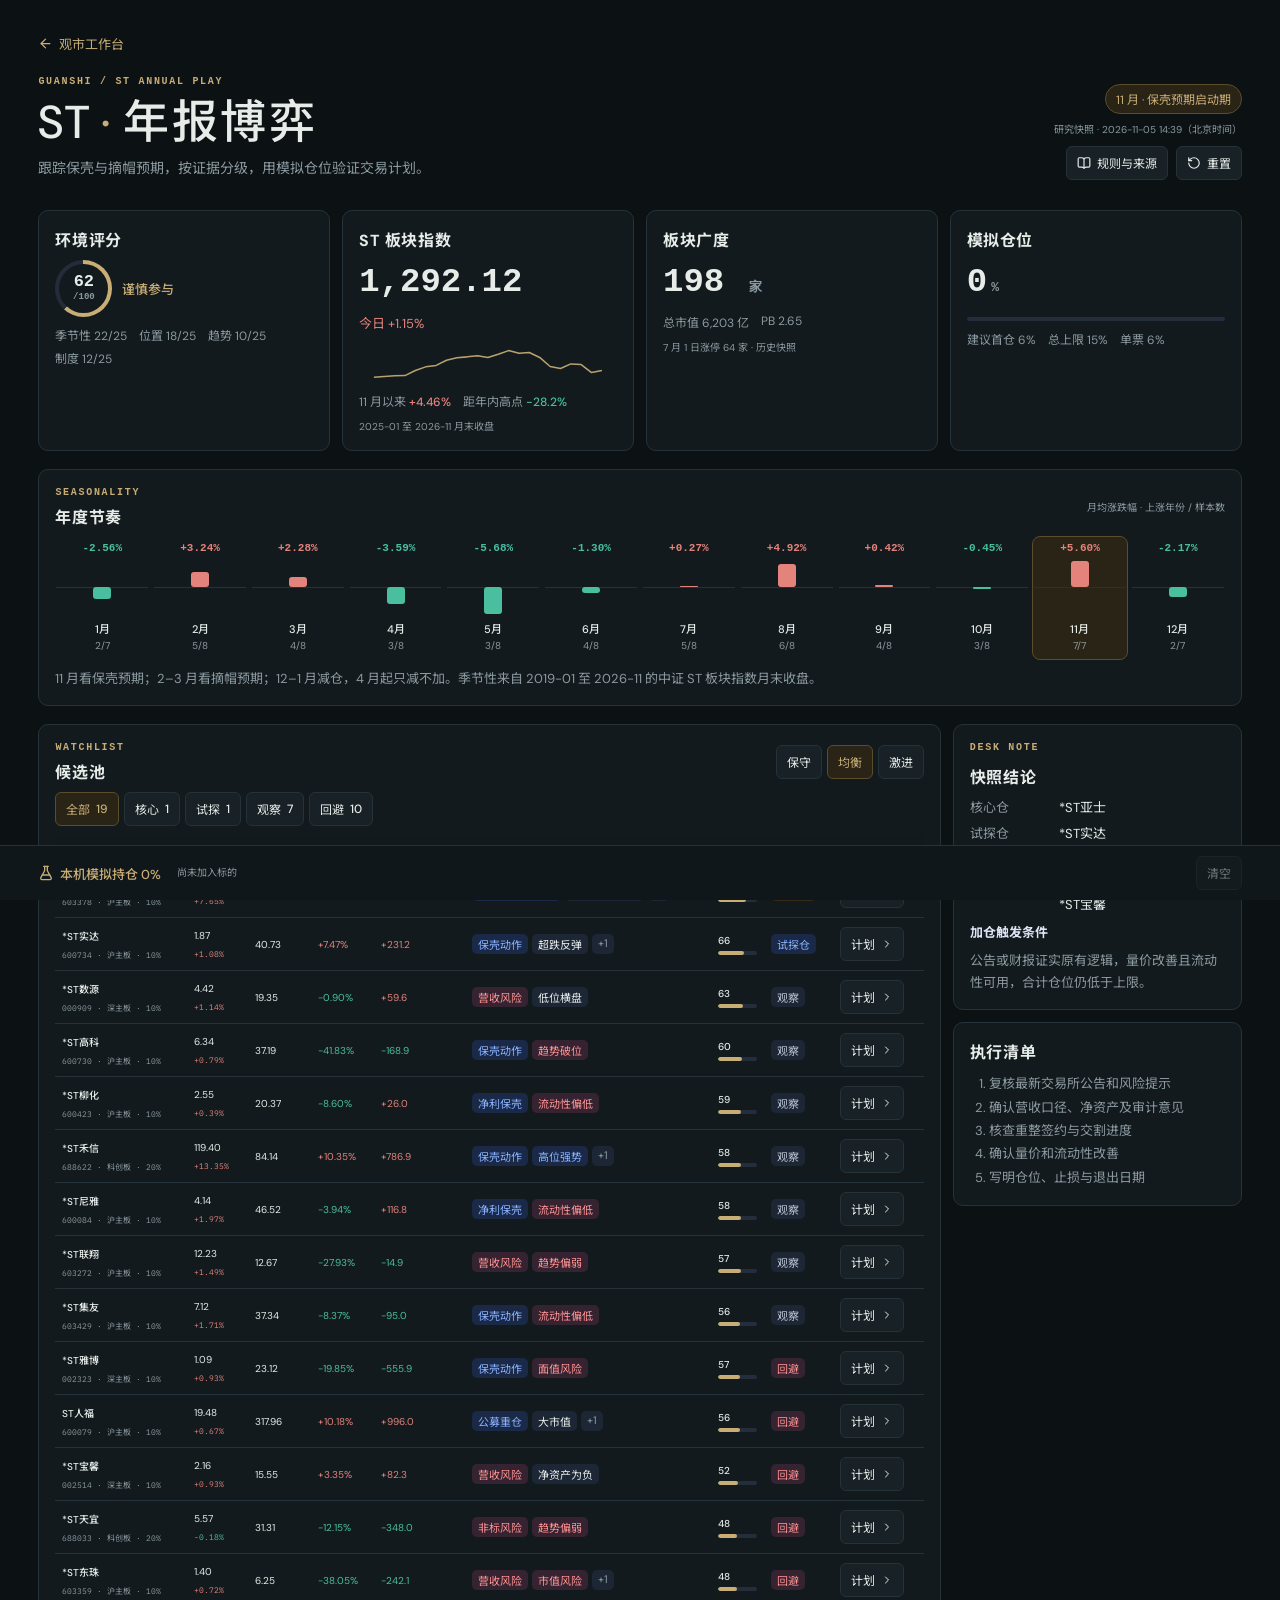
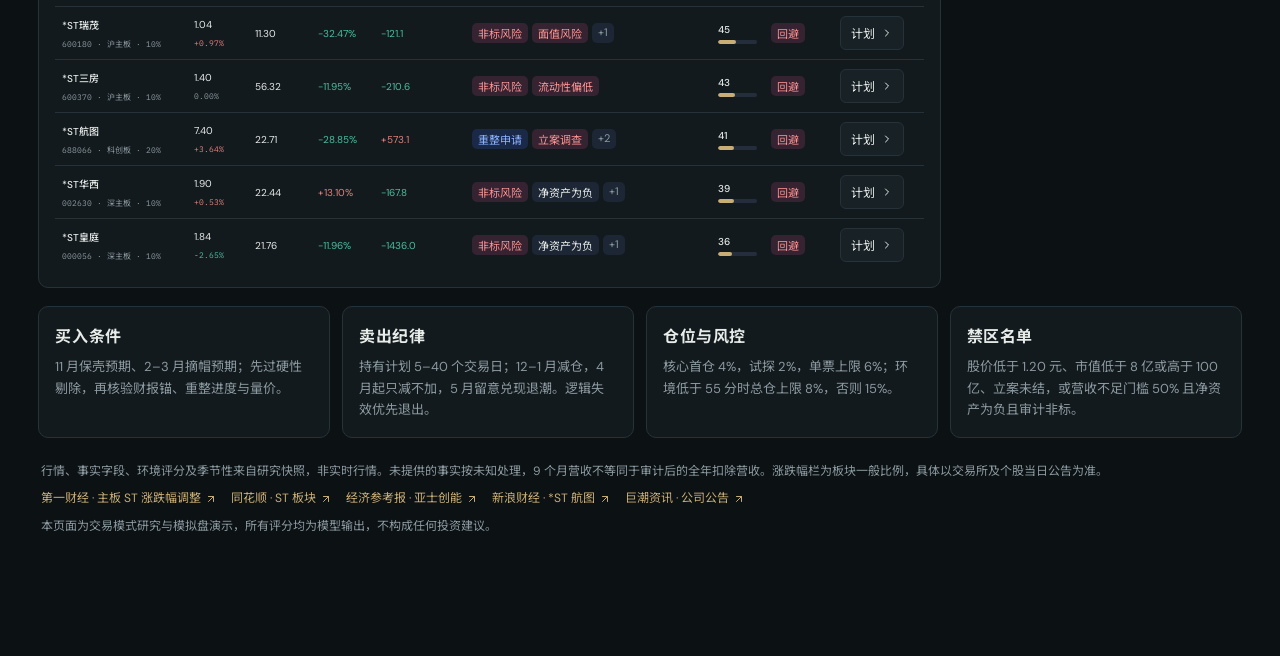
==== index.html @ a220771c "build: static ST annual page" ====
<!doctype html>
<html lang="zh-CN">
  <head>
    <meta charset="UTF-8" />
    <meta name="viewport" content="width=device-width, initial-scale=1" />
    <meta name="robots" content="noindex" />
    <title>ST · 年报博弈</title>
    <script type="module" crossorigin src="./assets/index-NeBRe_BX.js"></script>
    <link rel="stylesheet" crossorigin href="./assets/index-CZKO2i2x.css">
  </head>
  <body>
    <div id="root"></div>
  </body>
</html>
---- assets/index-CZKO2i2x.css ----
@import "https://fonts.googleapis.com/css2?family=DM+Sans:wght@400;500;600;700&family=IBM+Plex+Mono:wght@400;500;600&family=Noto+Sans+SC:wght@400;500;600&display=swap";:root{--bg:#0c1114;--panel:#131a1e;--border:#263239;--text:#e7ece9;--muted:#71878f;--gold:#c8ad75;--up:#e4837b;--down:#49bfa0;--mono:"IBM Plex Mono","Noto Sans SC",monospace}*{box-sizing:border-box}body{background:var(--bg);color:var(--text);-webkit-font-smoothing:antialiased;margin:0;font:13px DM Sans,Noto Sans SC,sans-serif}h1,h2,h3,p{margin:0}button,input,select{font:inherit}button{color:inherit;cursor:pointer;background:0 0;border:0}button:disabled{cursor:not-allowed;opacity:.45}button:focus-visible,a:focus-visible,input:focus-visible,select:focus-visible{outline:2px solid var(--gold);outline-offset:3px}a{color:inherit;text-decoration:none}input{min-width:0;color:var(--text)}b,strong{font-weight:500}em{font-style:normal}svg{flex-shrink:0}small{font-size:10px}.muted{color:var(--muted)}.up{color:var(--up)!important}.down{color:var(--down)!important}.app{min-height:100vh;display:flex}.sidebar{border-right:1px solid var(--border);z-index:30;background:#10171b;flex-direction:column;width:208px;padding:30px 18px 19px;display:flex;position:fixed;inset:0 auto 0 0}.brand{align-items:center;gap:10px;margin:0 4px 34px;display:flex}.brand>span{color:#182019;background:linear-gradient(135deg,#d7bf8b,#9e8555);border-radius:9px;place-items:center;width:35px;height:37px;display:grid;transform:rotate(-3deg)}.brand>div{letter-spacing:3px;font-size:24px;line-height:1}.brand small{letter-spacing:3px;color:#a7b5b7;margin-top:8px;font-size:7px;display:block}.brand>em{color:var(--gold);border:1px solid #c8ad753f;border-radius:3px;align-self:flex-start;padding:2px 4px;font-size:8px}.workspace-card{border:1px solid var(--border);background:#192226;border-radius:6px;align-items:center;gap:9px;padding:12px 10px;font-size:11px;display:flex}.workspace-card>svg{color:var(--gold);box-sizing:content-box;background:#c8ad7517;border-radius:4px;padding:7px}.workspace-card small{letter-spacing:1px;color:var(--muted);margin-top:5px;font-size:6px;display:block}.nav-label{color:#5b717a;letter-spacing:1px;margin:30px 12px 10px;font-size:9px}nav>button{color:#8c9fa6;border-radius:5px;align-items:center;gap:12px;width:100%;margin:3px 0;padding:14px 12px;font-size:12px;transition:all .15s;display:flex}nav>button:hover{background:#202b2f}nav>button.active{color:#d4bc87;background:#c8ad7514}nav>button>i{background:var(--gold);border-radius:50%;width:4px;height:4px;margin-left:auto}.sidebar-message{background:linear-gradient(135deg,#243027,#131c1a);border:1px solid #37473a;border-radius:8px;margin-top:auto;margin-bottom:40px;padding:19px 14px}.sidebar-message>svg{color:var(--gold);margin-bottom:15px}.sidebar-message strong{letter-spacing:1px;font-size:17px;line-height:1.7;display:block}.sidebar-message p{color:#82958a;margin:11px 0 20px;font-size:9px;line-height:1.9}.sidebar-message em{color:#b5c4ae;border:1px solid #475845;border-radius:3px;padding:4px 7px;font-size:8px}.profile{border-top:1px solid var(--border);align-items:center;gap:9px;padding-top:18px;font-size:10px;display:flex}.profile>span{letter-spacing:1px;background:#26373e;border:1px solid #41545d;border-radius:50%;place-items:center;width:29px;height:29px;font-size:9px;display:grid}.profile small{color:var(--muted);align-items:center;gap:4px;margin-top:5px;font-size:8px;display:flex}.workspace-main{width:calc(100% - 208px);margin-left:208px}header{border-bottom:1px solid var(--border);justify-content:space-between;align-items:center;height:70px;padding:0 32px;display:flex}.breadcrumb{color:#5f7781;align-items:center;gap:13px;font-size:10px;display:flex}.breadcrumb span{color:#bac8ca}.header-right{align-items:center;gap:25px;display:flex}.connection{color:#8aab98;align-items:center;gap:6px;font-size:9px;display:flex}.connection i,.live{background:#55c597;border-radius:50%;width:5px;height:5px;display:inline-block;box-shadow:0 0 8px #55c59744}.connection.warning{color:#c49c72}.connection.warning i{box-shadow:none;background:#c49c72}.offline{background:#72868f;border-radius:50%;width:5px;height:5px;display:inline-block}header time{font:12px var(--mono);letter-spacing:.4px}header time small{color:#657e87;margin-left:9px;font-size:7px}header button{color:#80989f;place-items:center;display:grid}main{max-width:1760px;margin:0 auto;padding:30px 32px 0}.heading{justify-content:space-between;align-items:center;margin-bottom:23px;display:flex}.eyebrow{letter-spacing:2px;color:#899a83;margin-bottom:10px;font-size:8px}h1{letter-spacing:1px;align-items:center;gap:10px;font-size:26px;font-weight:500;display:flex}h1>em{letter-spacing:.5px;color:var(--gold);background:#c8ad750e;border:1px solid #c8ad7540;border-radius:4px;padding:4px 7px;font-size:9px}.heading p{color:var(--muted);letter-spacing:.3px;margin-top:10px;font-size:10px}.actions{gap:8px;padding-top:20px;display:flex}.btn{color:#c6d1be;background:#243128;border:1px solid #435347;border-radius:5px;justify-content:center;align-items:center;gap:6px;padding:10px 13px;font-size:10px;transition:all .15s;display:flex}.btn:hover{background:#304233}.btn.ghost{border-color:var(--border);color:#8c9fa6;background:0 0}.import-strip{color:#80988b;background:#19261b55;border:1px solid #293b2e;border-radius:5px;flex-wrap:wrap;align-items:center;gap:8px;margin-bottom:21px;padding:10px 12px;font-size:8px;display:flex}.import-strip>svg{color:#ac9e77}.import-strip>i{background:#3e5140;width:1px;height:9px;margin:0 3px}.import-strip button{color:#b7ae8e;align-items:center;gap:3px;margin-left:auto;font-size:8px;display:flex}.market-status{color:#aebec1;justify-content:space-between;align-items:center;margin-bottom:10px;font-size:10px;display:flex}.market-status>span,.market-status>div{align-items:center;gap:7px;display:flex}.market-status small{color:#57707a;margin-left:5px;font-size:8px}.market-status>div{font-size:8px;font-family:var(--mono);color:#667e89;gap:14px}.market-status button{color:#81989e;align-items:center;gap:4px;font-size:8px;display:flex}.indices{grid-template-columns:repeat(4,1fr);gap:13px;margin-bottom:22px;display:grid}.index{border:1px solid var(--border);background:#141c20;border-radius:6px;padding:15px 17px 12px}.index>div:first-child{color:#c1ccce;justify-content:space-between;align-items:center;font-size:11px;display:flex}.index small{font:7px var(--mono);color:#5a727d;letter-spacing:.6px}.index strong{font:500 24px var(--mono);letter-spacing:-.7px;align-items:center;gap:5px;margin:13px 0 8px;display:flex}.index-bottom{justify-content:space-between;align-items:center;display:flex}.index-bottom>b{font:10px var(--mono)}.trading-grid{grid-template-columns:minmax(0,1fr) 294px;gap:18px;display:grid}.center,.right{flex-direction:column;gap:18px;min-width:0;display:flex}.panel{background:var(--panel);border:1px solid var(--border);border-radius:7px;overflow:hidden}.panel-head{border-bottom:1px solid #26343b99;justify-content:space-between;align-items:center;gap:10px;min-height:52px;padding:16px 20px;display:flex}.panel-head h2{align-items:center;gap:8px;font-size:12px;font-weight:500;display:flex}.panel-head h2>svg{color:#7b968a}.panel-head em{color:#8eaaa9;background:#243136;border-radius:3px;padding:4px 7px;font-size:8px}.panel-head h2>em{font:8px var(--mono);padding:2px 5px}.panel-head small{color:#738d98;font-size:8px}.gold{color:var(--gold)!important;background:#c8ad7511!important}.account-summary{justify-content:space-between;align-items:center;gap:20px;padding:23px 24px 18px;display:flex}.equity>span{color:#8ca1a7;font-size:10px}.equity>span em{color:#8caa8b;border:1px solid #38523b;border-radius:3px;margin-left:7px;padding:2px 4px;font-size:7px}.equity>strong{font:400 35px var(--mono);letter-spacing:-1.2px;margin:9px 0;display:block}.equity>div{font:11px var(--mono);align-items:center;gap:9px;display:flex}.equity>div small{color:#738b96;font-size:8px}.equity>div em{background:#e4837b10;border-radius:3px;padding:3px 5px;font-size:8px}.metrics{grid-template-columns:repeat(2,1fr);gap:21px 35px;min-width:240px;display:grid}.metrics>div{flex-direction:column;gap:8px;display:flex}.metrics span{color:#748e98;font-size:9px}.metrics b{font:13px var(--mono)}.chart-label{justify-content:space-between;align-items:center;padding:10px 24px;display:flex}.chart-label>span{color:#a5b9b5;align-items:center;gap:6px;font-size:9px;display:flex}.chart-label i{background:var(--gold);border-radius:50%;width:5px;height:5px}.chart-label small{color:#536d78;margin-left:8px;font-size:7px}.chart-label>em{color:#acbebc;background:#263236;border-radius:3px;padding:4px 9px;font-size:8px}.chart{width:100%;height:195px;padding:0 16px 5px;display:block}.chart-empty{color:#667e88;flex-direction:column;justify-content:center;align-items:center;gap:12px;height:195px;font-size:11px;display:flex}.account-footer{color:#6f8a95;border-top:1px solid #26343b99;align-items:center;gap:10px;padding:13px 24px;font-size:8px;display:flex}.account-footer b{font:9px var(--mono);color:#b5c7c7;margin-left:4px}.account-footer>span:last-child{margin-left:auto}.progress{background:#283a44;border-radius:4px;height:4px;overflow:hidden}.progress>i{background:#ad9460;border-radius:4px;height:100%;display:block}.account-footer>.progress{flex:1;max-width:90px}table{border-collapse:collapse;text-align:left;white-space:nowrap;width:100%}th{color:#6f8995;background:#10181b77;border-bottom:1px solid #293b4288;padding:10px 14px;font-size:8px;font-weight:400}td{border-bottom:1px solid #26363e77;padding:14px;font-size:10px}tbody tr:last-child td{border-bottom:0}tbody tr{transition:all .15s}tbody tr:hover{background:#26383044}td b{font-size:10px;font-weight:500;display:block}td small{font:8px var(--mono);color:#68838f;margin-top:6px;display:block}.num{font:10px var(--mono)}td.num small{color:inherit;opacity:.65}th:first-child,td:first-child{padding-left:20px}th:last-child,td:last-child{padding-right:20px}.table-scroll{overflow-x:auto}.table-action{color:#c3aa72;align-items:center;gap:3px;font-size:9px;display:flex}.panel-foot{color:#617d88;border-top:1px solid #293b4288;align-items:center;gap:6px;padding:11px 18px;font-size:8px;line-height:1.7;display:flex}.panel-foot>i{background:var(--gold);border-radius:50%;flex-shrink:0;width:4px;height:4px;display:inline-block}.market-panel .panel-head{padding:0 17px}.tabs{align-self:stretch;gap:19px;display:flex}.tabs button{color:#7d98a1;border-bottom:2px solid #0000;padding:17px 0;font-size:10px}.tabs button.active{color:#d2b983;border-color:var(--gold)}.search{color:#4f6b79;background:#0e171c;border:1px solid #293d46;border-radius:4px;align-items:center;gap:5px;max-width:140px;padding:7px;display:flex}.search input{background:0 0;border:0;outline:none;width:100%;font-size:8px}.search input::placeholder{color:#536e7c}.market-scroll{scrollbar-width:thin;scrollbar-color:#354952 transparent;max-height:385px;overflow:auto}.market-panel td{padding-top:12px;padding-bottom:12px}.market-panel td:first-child{width:28px;padding-right:3px}.market-panel td:nth-child(2){padding-left:5px}.star{color:#536b76;place-items:center;display:grid}.star.saved{color:#ad9464}.star.saved svg{fill:#ad94641c}.selected-row{background:#c8ad7506}td small em,em.score,em.blocked{color:#91a18c;background:#7c966d10;border-radius:2px;margin-left:5px;padding:2px 4px;font:7px DM Sans,Noto Sans SC,sans-serif}em.blocked{color:#c9917a;white-space:nowrap;background:#c9917a11;margin:0}em.score{font:9px var(--mono);color:#b4ba9b;border:1px solid #55624b44;margin:0;padding:4px 5px}.empty{text-align:center;color:#63808d;white-space:normal;font-size:10px;line-height:1.8;padding:40px 20px!important}.order-body{padding:16px 18px 12px}.segmented{background:#0e171c;border:1px solid #2b3d46;border-radius:5px;gap:3px;margin-bottom:20px;padding:3px;display:flex}.segmented button{color:#819aa5;border-radius:3px;flex:1;padding:7px;font-size:10px}.segmented button.selected.buy{color:#dc978e;background:#ba6d6022}.segmented button.selected.sell{color:#73c9a9;background:#499b7c22}.order label{color:#94aab2;margin-bottom:8px;font-size:9px;display:block}.stock-select{color:#6b8995;background:#10191e;border:1px solid #344b55;border-radius:4px;align-items:center;gap:7px;padding:10px;display:flex}.stock-select select{color:#c4d4d7;background:0 0;border:none;outline:none;width:100%;font-size:10px}.stock-select option{color:#d8e4e5;background:#17242b}.price-focus{align-items:baseline;gap:8px;margin:20px 0 8px;display:flex}.price-focus strong{font:500 29px var(--mono);letter-spacing:-1px}.price-focus b{font:9px var(--mono)}.price-focus small{color:#627f8a;white-space:nowrap;margin-left:auto;font-size:6.5px}.price-focus small.fresh{color:#72ab8c}.quote-sub{color:#577582;justify-content:space-between;margin-bottom:13px;font-size:8px;display:flex}.quote-sub b{font:8px var(--mono);color:#90a8b1}.depth{border-top:1px solid #2a3e48;border-bottom:1px solid #2a3e48;margin-bottom:17px;padding:10px 0}.depth>div{justify-content:space-between;align-items:center;padding:4px 0;font-size:8px;display:flex}.depth b{font:10px var(--mono);color:#b0c4cc}.depth small{font:8px var(--mono);color:#64818f}.label-row{color:#6c8995;justify-content:space-between;align-items:center;margin-bottom:8px;font-size:8px;display:flex}.label-row label{margin:0}.label-row small{font-size:7px}.quantity{background:#0e191f;border:1px solid #354c56;border-radius:4px;align-items:center;height:40px;display:flex}.quantity input{text-align:center;width:100%;font:13px var(--mono);-moz-appearance:textfield;background:0 0;border:0;outline:none}.quantity input::-webkit-inner-spin-button{appearance:none}.quantity>span{color:#577783;padding-right:11px;font-size:8px}.quantity button{color:#7794a0;place-items:center;height:100%;padding:0 10px;display:grid}.quantity button:first-child{border-right:1px solid #2c424c}.quantity button:last-child{border-left:1px solid #2c424c}.presets{gap:5px;margin:8px 0 21px;display:flex}.presets button{color:#7e9aa6;background:#1d2b32;border:1px solid #2c424c;border-radius:3px;flex:1;padding:5px;font-size:7px}.presets button.active{color:#c9b583;background:#b0965e11;border-color:#ad945955}.estimate{flex-direction:column;gap:12px;margin-bottom:18px;font-size:9px;display:flex}.estimate>div{color:#7d9aa6;justify-content:space-between;align-items:center;display:flex}.estimate small{color:#557582;margin-left:4px;font-size:6px}.estimate b{font:10px var(--mono);color:#c5d4d8}.estimate-total{border-top:1px dashed #2f4650;padding-top:15px}.estimate-total b{color:#dadfd2;font-size:16px}.submit{color:#fff0e8;background:#a9655d;border:1px solid #d88f83;border-radius:5px;justify-content:center;align-items:center;gap:10px;width:100%;padding:11px;font-size:11px;display:flex}.submit.sell{color:#d8eee0;background:#2b745d;border-color:#439677}.submit:disabled{opacity:1;color:#69838b;background:#2c3a3e;border-color:#3b4c52}.submit:not(:disabled):hover{filter:brightness(1.12)}.order-hint{color:#738d97;justify-content:center;align-items:center;gap:4px;margin-top:10px;font-size:8px;line-height:1.8;display:flex}.auto .panel-head{border:0;padding-bottom:10px}.switch{background:#30434b;border:1px solid #425962;border-radius:12px;width:29px;height:16px;position:relative}.switch>i{background:#8ba1a7;border-radius:50%;width:8px;height:8px;transition:all .2s;position:absolute;top:3px;left:3px}.switch.on{background:#7d6a46;border-color:#ad9564}.switch.on>i{background:#e6d7b7;left:15px}.auto-body{padding:0 18px 16px}.auto-state{color:#adc3c2;align-items:center;gap:6px;margin-bottom:10px;font-size:9px;display:flex}.auto-body>p{color:#617f8d;margin-bottom:17px;font-size:8px;line-height:1.9}.auto-body .label-row b{font:10px var(--mono);color:#b4b89c}.auto-body .progress{margin-bottom:12px}.gate{color:#849ea8;align-items:center;gap:6px;padding:5px 0;font-size:8px;display:flex}.gate>b{font:8px var(--mono);color:#b6c9cb;margin-left:auto}.gate>span:first-child{border-radius:2px;place-items:center;width:13px;height:13px;display:grid}.pass{color:#7fb58c;background:#7fb58c15}.fail{color:#b58d73;background:#b58d7315}.text-link{color:#b8a678;align-items:center;gap:4px;padding:0;font-size:8px;display:flex}.auto-body>.text-link{margin-top:14px}.trades,.logs{margin-top:19px}.trade-tag{border-radius:3px;padding:4px 7px;font-size:8px}.trade-tag.buy{color:#d58b83;background:#bb756a15}.trade-tag.sell{color:#75bb9b;background:#65a78415}.trades .reason{color:#839da8;white-space:normal;min-width:160px;max-width:350px;font-size:8px;line-height:1.8}.event{border-bottom:1px solid #283e4755;align-items:center;gap:12px;padding:14px 20px;font-size:9px;display:flex}.event:last-child{border:0}.event>i{background:#9c967a;border-radius:50%;flex-shrink:0;width:5px;height:5px}.event>i.trade{background:#66ae90}.event>i.warning{background:#c38c65}.event time{font:8px var(--mono);color:#617f8d;white-space:nowrap}.event p{color:#8da8b1;line-height:1.8}.notice{color:#8ca9b1;background:#223e4718;border:1px solid #344e56;border-radius:5px;align-items:flex-start;gap:10px;margin-bottom:14px;padding:13px 15px;font-size:10px;line-height:1.9;display:flex}.notice.warning{color:#b7a080;background:#6a4d2514;border-color:#7d623755;align-items:center}.notice>span{flex:1}.notice a{white-space:nowrap;border:1px solid #8f754e55;border-radius:3px;align-items:center;gap:4px;padding:3px 6px;display:flex}.notice b{color:#b4c9c9;font-size:11px}.notice p{font-size:10px}.market-layout{grid-template-columns:minmax(0,1fr) 280px;gap:18px;display:grid}.market-layout .market-scroll{max-height:680px}.breadth{height:max-content;padding-bottom:23px}.breadth>strong{font:46px var(--mono);color:var(--gold);text-align:center;margin:25px 0 8px;display:block}.breadth>p{text-align:center;color:#6e8d9b;font-size:10px}.breadth-bar{background:#3e9a7a55;border-radius:5px;height:6px;margin:25px 25px 17px;overflow:hidden}.breadth-bar>i{background:#c67a73;height:100%;display:block}.breadth>div:not(.panel-head):not(.breadth-bar){color:#74939e;justify-content:space-between;margin:14px 25px;font-size:10px;display:flex}.breadth>.btn{width:calc(100% - 40px);margin:25px 20px 0}.rules-content{padding:23px 25px}.rules-content>h2{letter-spacing:.8px;margin-bottom:11px;font-size:24px;font-weight:500}.rules-content>p{color:#7997a4;font-size:11px;line-height:1.9}.rules-grid{grid-template-columns:repeat(3,1fr);gap:16px;margin:25px 0;display:grid}.rules-grid article{border:1px solid var(--border);background:var(--panel);border-radius:6px;padding:20px}.rules-grid article>span{font:10px var(--mono);color:#847b5c}.rules-grid h3{margin:13px 0 10px;font-size:13px;font-weight:500}.rules-grid p{color:#7895a2;font-size:10px;line-height:1.9}.rules-content>small{color:#607e8a;font-size:9px}footer{color:#506e7b;flex-wrap:wrap;align-items:center;gap:17px;padding:23px 0;font-size:7px;display:flex}footer>span:first-child{align-items:center;gap:5px;display:flex}footer>span:nth-child(2){margin-left:auto}.toast{z-index:100;color:#d2e4d1;background:#293d30;border:1px solid #6c8c68;border-radius:7px;align-items:center;gap:10px;max-width:650px;padding:16px 20px;font-size:11px;display:flex;position:fixed;bottom:25px;left:calc(50% + 80px);transform:translate(-50%);box-shadow:0 20px 60px #0008}.toast>button{color:#95b59e;place-items:center;margin-left:10px;display:grid}.backdrop{z-index:80;-webkit-backdrop-filter:blur(5px);backdrop-filter:blur(5px);background:#050b10cc;justify-content:center;align-items:center;padding:20px;display:flex;position:fixed;inset:0}.modal{background:#152229;border:1px solid #405b60;border-radius:11px;width:430px;max-height:90vh;padding:30px;position:relative;overflow-y:auto;box-shadow:0 30px 100px #0008}.close{color:#809da8;position:absolute;top:15px;right:15px}.modal-icon{color:var(--gold);box-sizing:content-box;background:#b29a6112;border:1px solid #b29a6144;border-radius:10px;margin-bottom:20px;padding:12px}.modal>h2{font-size:22px;font-weight:500}.modal>p{color:#8ca9b4;margin:10px 0 20px;font-size:12px}.modal dl{border-top:1px solid #344b54;border-bottom:1px solid #344b54;margin:15px 0 20px;padding:7px 0}.modal dl>div{color:#7e9da9;justify-content:space-between;padding:10px 0;font-size:11px;display:flex}.modal dd{font:11px var(--mono);color:#c7d7da;margin:0}.modal .notice{font-size:9px}.modal>small{text-align:center;color:#678793;margin-top:15px;font-size:9px;display:block}.rules-modal{width:900px;padding:15px}.rules-modal .rules-content{padding:22px}@media (width>=1650px){.trading-grid{grid-template-columns:minmax(0,1fr) 330px}.index strong{font-size:28px}.equity>strong{font-size:40px}.metrics{gap:23px 55px}.metrics b{font-size:15px}.chart{height:230px}.num{font-size:11px}}@media (width<=1250px){.sidebar{width:180px;padding-left:12px;padding-right:12px}.workspace-main{width:calc(100% - 180px);margin-left:180px}main{padding:24px 20px 0}header{padding:0 20px}.trading-grid{grid-template-columns:minmax(0,1fr) 270px;gap:13px}.account-summary{flex-wrap:wrap;gap:14px;padding:20px 17px}.metrics{flex:1;gap:15px 23px;min-width:0}.metrics b{font-size:11px}.equity>strong{font-size:29px}.index{padding:13px}.index strong{font-size:20px}.index>div:first-child small{display:none}.tabs{gap:12px}.search{max-width:110px}.market-panel th:nth-child(6),.market-panel td:nth-child(6){display:none}th,td{padding-left:10px;padding-right:10px}.price-focus{gap:5px}.price-focus strong{font-size:26px}.price-focus small{font-size:6px}.rules-grid{grid-template-columns:repeat(2,1fr)}}@media (width<=1020px){.sidebar{width:70px;padding:25px 10px}.brand{margin:0 auto 30px}.brand>div,.brand>em,.workspace-card,.nav-label,.sidebar-message,.profile>div,nav>button>span,nav>button>i{display:none}nav>button{gap:0;padding:15px}.profile{justify-content:center;margin-top:auto}.workspace-main{width:calc(100% - 70px);margin-left:70px}.header-right{gap:15px}.trading-grid{grid-template-columns:minmax(0,1fr) 280px}.account-summary{display:block}.metrics{grid-template-columns:repeat(4,1fr);gap:10px;margin-top:20px}.metrics span{font-size:8px}.metrics b{font-size:10px}.holdings th:nth-child(5),.holdings td:nth-child(5),.account-footer>span:last-child{display:none}.indices{gap:8px}.heading h1{font-size:23px}.index-bottom small{display:none}.market-layout{grid-template-columns:1fr}.toast{left:calc(50% + 30px)}}@media (width<=800px){main{padding:22px 15px 0}header{height:58px;padding:0 16px}.header-right time{font-size:10px}.header-right time small{display:none}.connection{font-size:8px}.trading-grid{grid-template-columns:1fr}.right{grid-template-columns:1fr 1fr;align-items:start;gap:13px;display:grid}.account-summary{display:flex}.metrics{grid-template-columns:repeat(2,1fr);gap:17px;max-width:240px;margin:0}.metrics b{font-size:12px}.heading{align-items:flex-start}.heading p{max-width:340px;font-size:9px;line-height:1.8}.actions{gap:5px;padding-top:19px}.actions .btn{padding:9px}.actions .btn>span{display:none}.import-strip{font-size:8px}.import-strip>i{display:none}.indices{margin-bottom:18px}.index strong{font-size:18px}.rules-content{padding:18px 0}.rules-content>h2{font-size:22px}.rules-modal .rules-content{padding:15px}.event{flex-wrap:wrap;gap:7px}.event p{flex-basis:100%;margin-left:12px}footer>span:nth-child(2){margin:0}}@media (width<=520px){.sidebar{display:none}.workspace-main{width:100%;margin:0}header{z-index:40;-webkit-backdrop-filter:blur(10px);backdrop-filter:blur(10px);background:#111b20ee;position:sticky;top:0}.breadcrumb{gap:8px;font-size:9px}.header-right{gap:9px}.header-right>button{display:none}.header-right time{font-size:9px}.heading h1{letter-spacing:.3px;font-size:21px}.heading h1>em{font-size:8px}.eyebrow{letter-spacing:1.5px;font-size:7px}.heading p{max-width:260px;font-size:8px}.actions .btn{padding:8px}.indices{grid-template-columns:repeat(2,1fr);gap:8px}.index{padding:13px}.index strong{font-size:22px}.index>div:first-child small,.index-bottom small{display:block}.account-summary{padding:21px;display:block}.equity>strong{font-size:37px}.equity>div{font-size:12px}.metrics{grid-template-columns:repeat(2,1fr);gap:17px 25px;max-width:none;margin-top:22px}.metrics span{font-size:9px}.metrics b{font-size:13px}.chart-label{padding:0 20px}.chart-label small{display:none}.chart{height:175px}.account-footer{gap:7px;padding:12px 17px;font-size:7px}.right{display:flex}.right>.panel{width:100%}.order-body{padding:17px 20px}.price-focus strong{font-size:35px}.price-focus small{font-size:8px}.quote-sub,.quote-sub b,.depth>div{font-size:10px}.depth b{font-size:12px}.depth small{font-size:10px}.presets button{padding:7px;font-size:9px}.quantity{height:43px}.estimate,.estimate b{font-size:11px}.estimate-total b{font-size:19px}.order-hint{font-size:9px}.auto-body>p,.auto-state,.gate,.auto-body .label-row,.gate>b,.auto-body .text-link{font-size:10px}.tabs{gap:15px}.search{max-width:105px}.market-panel td:nth-child(5),.market-panel th:nth-child(5){display:none}.holdings .panel-head small{font-size:7px}.holdings th,.holdings td{padding:12px 8px}.holdings th:first-child,.holdings td:first-child{padding-left:14px}.holdings th:last-child,.holdings td:last-child{padding-right:14px}.holdings td.num{font-size:9px}.table-action{font-size:8px}.rules-grid{grid-template-columns:1fr}.rules-content>h2{font-size:21px}.rules-content>p{font-size:10px}.rules-modal{padding:14px}.rules-modal .rules-content{padding:15px 5px}.toast{max-width:none;font-size:10px;bottom:15px;left:15px;right:15px;transform:none}.modal{width:100%;padding:25px}.backdrop{padding:15px}.panel-foot{font-size:7px}}.strategy-desk{max-width:1400px}.strategy-intro{justify-content:space-between;align-items:center;margin:8px 0 26px;display:flex}.strategy-intro h2{letter-spacing:1px;margin:12px 0;font-size:29px;font-weight:500}.strategy-intro p,.strategy-context{color:var(--muted);font-size:11px;line-height:1.9}.strategy-version{color:#92c8b2;font:24px var(--mono);background:#243d331c;border:1px solid #a3c9bc42;border-radius:7px;padding:15px 22px}.strategy-version small{margin-top:6px;font-size:8px;display:block}.strategy-tabs{border-bottom:1px solid var(--border);gap:8px;margin-bottom:20px;padding-bottom:14px;display:flex}.strategy-tabs button{border:1px solid var(--border);color:var(--muted);border-radius:5px;align-items:center;gap:8px;padding:12px 18px;font-size:11px;display:flex}.strategy-tabs button.active{color:#9bd0b9;background:#2b62432e;border-color:#7fa88b77}.strategy-accounts{grid-template-columns:1fr 1fr;gap:15px;margin-bottom:20px;display:grid}.strategy-accounts>div{border:1px solid var(--border);border-radius:6px;align-items:center;gap:16px;padding:19px;display:flex}.strategy-letter{width:35px;height:35px;color:var(--gold);font:20px var(--mono);background:#c8ad7512;border:1px solid #c8ad7544;border-radius:6px;place-items:center;display:grid}.strategy-letter.b{color:#9bd0b9;background:#5f967c12;border-color:#5f967c66}.strategy-accounts b{font-size:12px}.strategy-accounts p{color:var(--muted);margin-top:7px;font-size:9px;line-height:1.7}.strategy-accounts em{white-space:nowrap;color:var(--muted);margin-left:auto;font-size:9px}.regime-content{grid-template-columns:1.4fr 1fr 1fr;gap:25px;padding:27px;display:grid}.regime-content>div>em{color:var(--gold);font-size:20px}.regime-content p{color:var(--muted);margin-top:10px;font-size:10px;line-height:1.8}.regime-metric span{color:var(--muted);font-size:10px;display:block}.regime-metric strong{font:26px var(--mono);margin-top:12px;display:block}.regime-metric small{color:var(--muted);font-size:10px}.strategy-layout{grid-template-columns:1.15fr 1fr;align-items:start;gap:18px;margin-bottom:20px;display:grid}.strategy-layout tbody tr{cursor:pointer}.strategy-layout td>small,.strategy-layout td>b>small{color:var(--muted);margin-top:5px;font-size:8px;display:block}.strategy-layout td>svg{vertical-align:middle;margin-left:8px}.strategy-signal{color:var(--muted);font-size:9px}.strategy-checks>div:last-child{padding:14px 20px}.strategy-checks article{border-bottom:1px solid #ffffff06;gap:10px;padding:10px 0;display:flex}.strategy-checks article:last-child{border:0}.strategy-checks b{font-size:10px}.strategy-checks p{color:var(--muted);margin-top:4px;font-size:9px;line-height:1.7}.strategy-checks .pass{color:#79bc9c}.strategy-checks .fail{color:#697c83}.strategy-rulegrid{grid-template-columns:repeat(3,1fr);gap:30px;padding:25px;display:grid}.strategy-rulegrid article>em{font:12px var(--mono);color:#79bc9c}.strategy-rulegrid h3{margin:12px 0;font-size:13px;font-weight:500}.strategy-rulegrid p{color:#91a3a8;font-size:10px;line-height:2}.strategy-comparison td{vertical-align:top;padding:18px 20px;font-size:10px;line-height:1.9;white-space:normal!important}.strategy-comparison td:first-child{width:125px;color:var(--gold)}.strategy-comparison td:not(:first-child){min-width:240px;max-width:500px}.strategy-context{margin:20px 0 30px}.strategy-desk>.notice{margin-top:20px}@media (width<=1000px){.strategy-layout{grid-template-columns:1fr}.strategy-rulegrid{grid-template-columns:repeat(2,1fr)}.regime-content{gap:15px}.strategy-accounts>div{gap:10px;padding:14px}.strategy-accounts em{display:none}}@media (width<=650px){.strategy-intro h2{font-size:23px}.strategy-intro p{max-width:270px;font-size:10px}.strategy-version{padding:12px;font-size:17px}.strategy-tabs button{gap:5px;padding:11px 9px;font-size:9px}.strategy-tabs{gap:5px}.strategy-accounts{grid-template-columns:1fr;gap:9px}.strategy-accounts em{display:block}.regime-content{grid-template-columns:1fr 1fr;padding:20px}.regime-content>div:first-child{grid-column:span 2}.regime-content>div>em{font-size:19px}.regime-metric strong{font-size:23px}.strategy-rulegrid{grid-template-columns:1fr;gap:25px;padding:20px}.strategy-layout th,.strategy-layout td{padding:13px 10px;font-size:10px}.strategy-layout td:first-child,.strategy-layout th:first-child{padding-left:16px}.strategy-intro{align-items:flex-start;gap:10px}.strategy-intro .eyebrow{font-size:6px}.strategy-comparison table{min-width:650px}}.score-parts{border-bottom:1px solid var(--border);grid-template-columns:repeat(5,1fr);gap:10px;margin-bottom:7px;padding:4px 0 15px;display:grid}.score-parts span{color:var(--muted);font-size:9px}.score-parts span>b{font:17px var(--mono);color:var(--gold);margin-top:7px;display:block}.dual-cards{grid-template-columns:1fr 1fr;gap:20px;margin:20px 0;display:grid}.dual-account .panel-head h2{align-items:center;gap:12px;display:flex}.dual-equity{padding:25px 25px 15px}.dual-equity>span{color:var(--muted);font-size:10px}.dual-equity>strong{font:35px var(--mono);margin:12px 0 9px;display:block}.dual-equity>b{font:13px var(--mono)}.dual-equity>b>small{margin-left:10px;font-size:10px}.dual-metrics{grid-template-columns:1fr 1fr;gap:20px;padding:20px 25px;display:grid}.dual-metrics span{color:var(--muted);margin-bottom:8px;font-size:10px;display:block}.dual-metrics b{font:14px var(--mono)}.dual-facts{border-top:1px solid var(--border);color:var(--muted);flex-wrap:wrap;gap:13px;padding:15px 25px;font-size:9px;display:flex}.dual-source,.dual-decision{color:var(--muted);padding:0 25px 15px;font-size:9px;line-height:1.9}.dual-decision{color:#9fb9af}.strategy-tag{width:25px;height:25px;color:var(--gold);font:12px var(--mono);border:1px solid #c8ad7555;border-radius:4px;place-items:center;display:inline-grid}.strategy-tag.B{color:#8fc2aa;border-color:#60977d66}.dual-trades{margin-top:20px}.dual-filters{border-bottom:1px solid var(--border);gap:8px;padding:16px 20px;display:flex}.dual-filters button{color:var(--muted);border:1px solid var(--border);border-radius:4px;padding:8px 13px;font-size:10px}.dual-filters button.active{color:var(--gold);background:#c8ad750a;border-color:#c8ad7566}.dual-desk>.notice{margin-top:10px}.dual-desk table td>small{color:var(--muted);margin-top:5px;font-size:9px;display:block}.dual-desk>.logs{margin-top:20px}@media (width<=750px){.dual-cards{grid-template-columns:1fr}.dual-equity>strong{font-size:31px}.dual-account .panel-head h2{font-size:12px}.dual-desk table{min-width:650px}}.b-home{gap:18px;display:grid}.b-home-account{border-color:#315358}.b-home .panel-head h2{align-items:center;gap:8px;display:flex}.b-home-decision{gap:8px;padding:16px 24px;display:grid}.b-home-decision span{color:#81979f;font-size:11px}.b-home-decision b{color:#b8cfcc;font-size:13px;font-weight:500}.b-home-account .account-footer{flex-wrap:wrap;gap:20px}.b-candidate-context{color:#91a8af;border-top:1px solid #26353b;gap:7px;padding:15px 20px;font-size:12px;display:grid}.b-candidate-context b{color:#c7dbd7}.b-home .empty{padding:28px}.b-home .panel-head{flex-wrap:wrap;gap:8px}.market-panel .sector-count{color:#9eb9b8;vertical-align:middle;white-space:nowrap;background:#182528;border:1px solid #33474b;border-radius:3px;align-items:center;gap:6px;margin-left:9px;padding:3px 6px;font-size:10px;font-weight:400;line-height:1.3;display:inline-flex}.market-panel .sector-count strong{text-align:center;color:#d6e8e2;min-width:13px;font-size:11px;font-weight:600}.market-panel .sector-count.cluster{color:#c7d0ac;background:#253126;border-color:#52654f}.market-panel .sector-count.cluster strong{color:#e0d5a7}.market-panel .sector-count.unavailable{color:#778b92;border-style:dashed}.c-desk{gap:18px;display:grid}.strategy-letter.c{color:#bdb5e5;background:#242033;border-color:#6e628f}.c-account{border-color:#594f72}.c-desk .panel-head h2{align-items:center;gap:8px;display:flex}.c-metrics{grid-template-columns:repeat(3,minmax(0,1fr));gap:20px;padding:22px;display:grid}.c-metrics span,.c-sectors span{color:#7f969f;margin-bottom:7px;font-size:11px;display:block}.c-metrics b{font-size:20px;font-weight:500}.c-sectors{flex-wrap:wrap;gap:24px;padding:20px;display:flex}.c-sectors b{margin-bottom:8px;display:block}.c-source{padding:0 22px}.c-source small{color:#8299a0;margin-top:5px;display:block}.c-desk .notice{margin:14px}.c-desk .strategy-rulegrid article{padding:20px}.c-desk .strategy-rulegrid{padding:8px}.c-desk .reason{white-space:normal;min-width:190px;max-width:340px}@media (width<=650px){.c-metrics{grid-template-columns:repeat(2,minmax(0,1fr));gap:14px}.c-metrics b{font-size:17px}.c-desk .panel-head{flex-wrap:wrap;gap:10px}}.hot-yellow{--sector-color:#e8c866;--sector-rgb:232,200,102}.hot-green{--sector-color:#6ccc9e;--sector-rgb:108,204,158}.hot-blue{--sector-color:#77afe9;--sector-rgb:119,175,233}.hot-sector-bar{border-bottom:1px solid var(--border);background:#0c151944;flex-wrap:wrap;align-items:center;gap:14px;padding:15px 20px;display:flex}.hot-sector-heading{flex-shrink:0;gap:5px;display:grid}.hot-sector-heading b{color:#c2d2d5;font-size:12px;font-weight:500}.hot-sector-heading span{color:#78929d;font-size:9px}.hot-sector-leaders{flex-wrap:wrap;flex:1;gap:8px;display:flex}.hot-sector-chip{border:1px solid rgba(var(--sector-rgb),.35);background:rgba(var(--sector-rgb),.08);min-width:120px;color:var(--sector-color);border-radius:4px;flex:1;align-items:center;gap:7px;padding:10px;display:flex}.hot-sector-chip>i,.hot-group-header i{background:var(--sector-color,#6c838c);border-radius:2px;flex-shrink:0;width:7px;height:7px;display:inline-block}.hot-sector-place{font:10px var(--mono);opacity:.8}.hot-sector-chip>b{white-space:nowrap;font-size:11px;font-weight:500}.hot-sector-chip>strong{font:16px var(--mono);margin-left:auto}.hot-sector-chip small{opacity:.8;margin-left:3px;font-size:9px}.hot-sector-modes{border:1px solid #31444c;border-radius:4px;flex-shrink:0;padding:2px;display:flex}.hot-sector-modes button{color:#829ca7;white-space:nowrap;border-radius:2px;padding:7px 9px;font-size:10px}.hot-sector-modes button.active{color:#d0dddf;background:#2a3b40}.hot-sector-modes button:focus-visible{outline-offset:2px;outline:2px solid #77afe9}.hot-sector-pending{color:#80959e;padding:8px;font-size:10px}.market-panel .hot-group-header td{background:rgba(var(--sector-rgb,125,150,160),.09);border-top:1px solid rgba(var(--sector-rgb,125,150,160),.22);color:var(--sector-color,#a5b9bf);padding:10px 20px!important}.hot-group-header b{margin-left:9px;font-size:11px;font-weight:500}.hot-group-header span{color:#849da6;margin-left:12px;font-size:9px}.hot-group-header em{float:right;font:9px var(--mono);color:var(--sector-color);font-style:normal}.market-panel .hot-sector-row td:first-child{box-shadow:inset 3px 0 var(--sector-color)}.market-panel .sector-count[class*=hot-]{color:var(--sector-color);background:rgba(var(--sector-rgb),.08);border-color:rgba(var(--sector-rgb),.35)}.market-panel .sector-count[class*=hot-] strong{color:var(--sector-color)}@media (width<=750px){.hot-sector-bar{gap:12px;padding:13px 14px}.hot-sector-leaders{flex-basis:100%;order:3}.hot-sector-heading{margin-right:auto}.hot-sector-chip{gap:5px;min-width:0;padding:9px 7px}.hot-sector-chip>b{font-size:10px}.hot-group-header span{margin-left:7px;font-size:8px}.hot-group-header em{font-size:8px}}.market-panel .hot-group-header td>b,.market-panel .hot-group-header td>span{display:inline}.market-panel .hot-group-header td{line-height:20px}.sidebar nav .st-entry{color:#d4af63;border-radius:8px;align-items:center;gap:10px;padding:10px 12px;font-size:13px;text-decoration:none;display:flex}.sidebar nav .st-entry:hover,.sidebar nav .st-entry:focus-visible{color:#ffd582;background:#f0b43c1f}.actions .st-mobile-entry{display:none}@media (width<=520px){.actions .st-mobile-entry{align-items:center;gap:5px;text-decoration:none;display:inline-flex}}@media (width>=521px) and (width<=1020px){.sidebar nav .st-entry{justify-content:center}.sidebar nav .st-entry span{display:none}}._root_cwdxe_1{box-sizing:border-box;--bg:#0c1114;--panel:#131a1e;--panel2:#182126;--line:#263239;--amber:#c8ad75;--red:#e4837b;--green:#49bfa0;--blue:#7aa2c8;--muted:#8b9aa0;background:var(--bg);color:#e7ece9;font-variant-numeric:tabular-nums;--lightningcss-light: ;--lightningcss-dark:initial;color-scheme:dark;grid-template-columns:minmax(0,1fr);gap:18px;width:100%;max-width:none;min-height:100vh;margin:0;padding:30px clamp(12px,3vw,48px) 112px;font-family:DM Sans,Noto Sans SC,sans-serif;display:grid;overflow-x:clip}._root_cwdxe_1>*{min-width:0}._root_cwdxe_1 *{box-sizing:border-box}._root_cwdxe_1 h1,._root_cwdxe_1 h2,._root_cwdxe_1 h3,._root_cwdxe_1 p{margin:0}._root_cwdxe_1 a{color:var(--amber);text-decoration:none}._root_cwdxe_1 a:hover{text-decoration:underline}._root_cwdxe_1 small,._muted_cwdxe_3{color:var(--muted);line-height:1.55}._root_cwdxe_1 p{line-height:1.65}._root_cwdxe_1 button{color:#e7ece9;border:1px solid var(--line);cursor:pointer;white-space:nowrap;font:inherit;background:#182126;border-radius:6px;justify-content:center;align-items:center;gap:6px;padding:7px 10px;font-size:12px;display:inline-flex}._root_cwdxe_1 button:hover:not(:disabled){color:var(--amber);border-color:#8a6a37}._root_cwdxe_1 button:disabled{opacity:.45;cursor:not-allowed}._head_cwdxe_4{justify-content:space-between;align-items:flex-end;gap:16px;padding:4px 0 12px;display:flex}._head_cwdxe_4 h1{letter-spacing:.055em;margin:8px 0;font-size:clamp(28px,4.4vw,46px);line-height:1.12}._head_cwdxe_4 h1 i{color:var(--amber);font-style:normal}._head_cwdxe_4 p{color:var(--muted);font-size:14px}._headRight_cwdxe_4{text-align:right;flex-direction:column;align-items:flex-end;gap:8px;display:flex}._headRight_cwdxe_4 div{flex-wrap:wrap;gap:8px;display:flex}._back_cwdxe_4{align-items:center;gap:6px;margin-bottom:22px;font-size:13px;display:inline-flex}._eyebrow_cwdxe_4{color:var(--amber);letter-spacing:.17em;font:700 10px/1.4 ui-monospace,monospace}._phase_cwdxe_4{color:var(--amber);white-space:nowrap;background:#2a2417;border:1px solid #5b4d2b;border-radius:99px;padding:5px 10px;font-size:12px}._kpis_cwdxe_5,._ruleGrid_cwdxe_5{grid-template-columns:repeat(4,minmax(0,1fr));gap:12px;display:grid}._card_cwdxe_5{background:var(--panel);border:1px solid var(--line);border-radius:10px;flex-direction:column;gap:9px;min-width:0;padding:16px;display:flex}._card_cwdxe_5 h2{letter-spacing:.035em;font-size:16px}._card_cwdxe_5 h3{color:#dce4f4;font-size:13px}._card_cwdxe_5 p,._card_cwdxe_5 ol{color:var(--muted);font-size:13px}._value_cwdxe_5{font:650 clamp(24px,3.5vw,34px)/1.3 ui-monospace,monospace}._value_cwdxe_5 small{margin-left:4px;font-size:13px}._factors_cwdxe_5{color:var(--muted);flex-wrap:wrap;gap:5px 12px;font-size:12px;display:flex}._env_cwdxe_5{align-items:center;gap:10px;display:flex}._env_cwdxe_5>span{border-radius:50%;place-items:center;width:57px;height:57px;padding:4px;display:grid}._env_cwdxe_5 b{background:var(--panel);text-align:center;border-radius:50%;place-content:center;width:100%;height:100%;font:700 17px ui-monospace,monospace;display:grid}._env_cwdxe_5 b small{font-size:9px}._env_cwdxe_5 strong{color:var(--amber);font-size:13px}._sectionHead_cwdxe_6{flex-wrap:wrap;justify-content:space-between;align-items:center;gap:8px;display:flex}._sectionHead_cwdxe_6 h2{margin-top:4px}._chart_cwdxe_6{grid-template-columns:repeat(12,minmax(0,1fr));gap:4px;display:grid}._chart_cwdxe_6>div{border-radius:7px;justify-items:center;gap:2px;min-width:0;padding:5px 1px;font-size:11px;display:grid}._chart_cwdxe_6 b{white-space:nowrap;font:600 11px ui-monospace,monospace}._chart_cwdxe_6 ._monthActive_cwdxe_6{background:#2a2417;outline:1px solid #5b4d2b}._barTrack_cwdxe_6{width:100%;height:62px;position:relative}._barTrack_cwdxe_6:before{content:"";top:50%;background:var(--line);height:1px;position:absolute;inset-inline:0}._barTrack_cwdxe_6 i{background:currentColor;border-radius:3px;width:min(18px,60%);position:absolute;left:50%;transform:translate(-50%)}._up_cwdxe_6{color:var(--red)!important}._down_cwdxe_6{color:var(--green)!important}._split_cwdxe_7{grid-template-columns:minmax(0,1fr) minmax(235px,24%);align-items:start;gap:12px;min-width:0;display:grid}._side_cwdxe_7{gap:12px;min-width:0;display:grid}._root_cwdxe_1 dl{grid-template-columns:auto minmax(0,1fr);gap:7px 11px;margin:0;font-size:13px;display:grid}._root_cwdxe_1 dt{color:var(--muted)}._root_cwdxe_1 dd{overflow-wrap:anywhere;margin:0}._side_cwdxe_7 ol{margin:0;padding-left:19px;line-height:1.8}._segment_cwdxe_7,._filters_cwdxe_7{flex-wrap:wrap;gap:5px;display:flex}._root_cwdxe_1 button[aria-pressed=true]{color:var(--amber);background:#2a2417;border-color:#5b4d2b}._scroll_cwdxe_7{min-width:0;max-width:100%;overflow:auto}._root_cwdxe_1 table{border-collapse:collapse;text-align:left;font-variant-numeric:tabular-nums;width:100%;min-width:835px;font-size:12px}._root_cwdxe_1 th,._root_cwdxe_1 td{border-bottom:1px solid var(--line);vertical-align:middle;padding:9px 7px}._root_cwdxe_1 th{color:var(--muted);white-space:nowrap;font-weight:600}._root_cwdxe_1 td small{white-space:nowrap;display:block}._root_cwdxe_1 tbody tr{cursor:pointer}._root_cwdxe_1 tbody tr:hover{background:#182126}._tags_cwdxe_7{flex-wrap:wrap;gap:4px;max-width:218px;display:flex}._tags_cwdxe_7 span,._rank0_cwdxe_7,._rank1_cwdxe_7,._rank2_cwdxe_7,._rank3_cwdxe_7{white-space:nowrap;background:#1c2635;border-radius:5px;padding:2px 6px;font-size:11px;display:inline-block}._tags_cwdxe_7 ._good_cwdxe_7,._rank1_cwdxe_7{color:#8bb2ff;background:#192947}._tags_cwdxe_7 ._risk_cwdxe_7,._rank3_cwdxe_7{color:#ff9292;background:#352331}._rank0_cwdxe_7{color:#ffd478;background:#372b15}._rank2_cwdxe_7{color:#bdc6d6}._meter_cwdxe_7{background:#242d3b;border-radius:5px;width:100%;min-width:32px;height:4px;margin-top:4px;overflow:hidden}._meter_cwdxe_7 i{background:var(--amber);border-radius:5px;height:100%;display:block}._foot_cwdxe_8{color:var(--muted);gap:8px;padding:6px 3px;font-size:12px;line-height:1.65;display:grid}._links_cwdxe_8{flex-wrap:wrap;gap:7px 14px;display:flex}._links_cwdxe_8 a{align-items:center;gap:4px;display:inline-flex}._dock_cwdxe_8{z-index:3;bottom:0;border-top:1px solid var(--line);background:#10171b;align-items:center;gap:9px 16px;min-width:0;padding:10px clamp(12px,3vw,48px);font-size:13px;display:flex;position:fixed;inset-inline:0}._dock_cwdxe_8>div:first-child{color:var(--amber);white-space:nowrap;align-items:center;gap:6px;display:flex}._holdList_cwdxe_8{flex:1;gap:5px;min-width:0;display:flex;overflow:auto}._holdList_cwdxe_8 span{white-space:nowrap;background:#222d3b;border-radius:7px;align-items:center;gap:3px;padding:2px 5px;display:inline-flex}._holdList_cwdxe_8 span button{padding:3px}._root_cwdxe_1 dialog{color:#edf1f8;background:var(--panel);border:1px solid var(--line);max-width:calc(100% - 24px);max-height:90dvh;padding:0;position:fixed;overflow:auto}._root_cwdxe_1 dialog::backdrop{background:#02050bc9}._modal_cwdxe_8{border-radius:16px;width:570px;margin:auto}._root_cwdxe_1 dialog._drawer_cwdxe_8{border-radius:16px 0 0 16px;width:min(520px,100%);max-width:100%;height:100dvh;max-height:100dvh;margin:0 0 0 auto;inset:0 0 0 auto}._dialogBody_cwdxe_8{gap:11px;padding:23px;font-size:13px;display:grid;position:relative}._dialogBody_cwdxe_8 h2{padding-right:26px;font-size:23px}._dialogBody_cwdxe_8 h3{margin-top:5px}._dialogBody_cwdxe_8 p,._dimension_cwdxe_8 small{color:var(--muted)}._dimension_cwdxe_8>div:first-child{justify-content:space-between;display:flex}._dialogBody_cwdxe_8 ._close_cwdxe_8{padding:5px;position:absolute;top:10px;right:10px}._dialogBody_cwdxe_8 ._primary_cwdxe_8{color:var(--amber);background:#2a2417;border-color:#5b4d2b}@media (width<=1080px){._split_cwdxe_7{grid-template-columns:minmax(0,1fr)}._side_cwdxe_7{grid-template-columns:repeat(2,minmax(0,1fr))}}@media (width<=720px){._head_cwdxe_4{flex-direction:column;align-items:flex-start}._headRight_cwdxe_4{text-align:left;align-items:flex-start}._kpis_cwdxe_5,._ruleGrid_cwdxe_5{grid-template-columns:repeat(2,minmax(0,1fr))}._chart_cwdxe_6{grid-template-columns:repeat(6,minmax(0,1fr))}._card_cwdxe_5{padding:12px}._root_cwdxe_1{padding-top:18px}._side_cwdxe_7{grid-template-columns:minmax(0,1fr)}}@media (width<=420px){._dock_cwdxe_8{grid-template-columns:minmax(0,1fr) auto;display:grid}._dock_cwdxe_8 ._holdList_cwdxe_8{grid-area:2/1/auto/-1}._dock_cwdxe_8>button{grid-area:1/2}._factors_cwdxe_5{gap:4px 6px}._chart_cwdxe_6 b{font-size:10px}}._root_cwdxe_1 ._head_cwdxe_4{z-index:auto;-webkit-backdrop-filter:none;backdrop-filter:none;background:0 0;border:0;height:auto;position:static}._root_cwdxe_1 table{white-space:normal}._tags_cwdxe_7 span{text-overflow:ellipsis;max-width:104px;overflow:hidden}._spark_cwdxe_15{width:100%;height:38px;color:var(--amber);opacity:.92;margin:2px 0}._more_cwdxe_16{color:var(--muted);background:#1c2635}._srOnly_cwdxe_17{clip:rect(0,0,0,0);white-space:nowrap;border:0;width:1px;height:1px;margin:-1px;padding:0;position:absolute;overflow:hidden}@media (width<=720px){._root_cwdxe_1 table{min-width:560px}._root_cwdxe_1 th:nth-child(3),._root_cwdxe_1 td:nth-child(3),._root_cwdxe_1 th:nth-child(4),._root_cwdxe_1 td:nth-child(4),._root_cwdxe_1 th:nth-child(5),._root_cwdxe_1 td:nth-child(5){display:none}}@media (width<=560px){._root_cwdxe_1 table{min-width:0}._root_cwdxe_1 th:nth-child(6),._root_cwdxe_1 td:nth-child(6){display:none}._root_cwdxe_1 th,._root_cwdxe_1 td{padding:8px 4px;font-size:11px}._root_cwdxe_1 td small{white-space:normal;font-size:9px}._root_cwdxe_1 ._scroll_cwdxe_7{overflow-x:auto}._limit_cwdxe_30{display:none}}
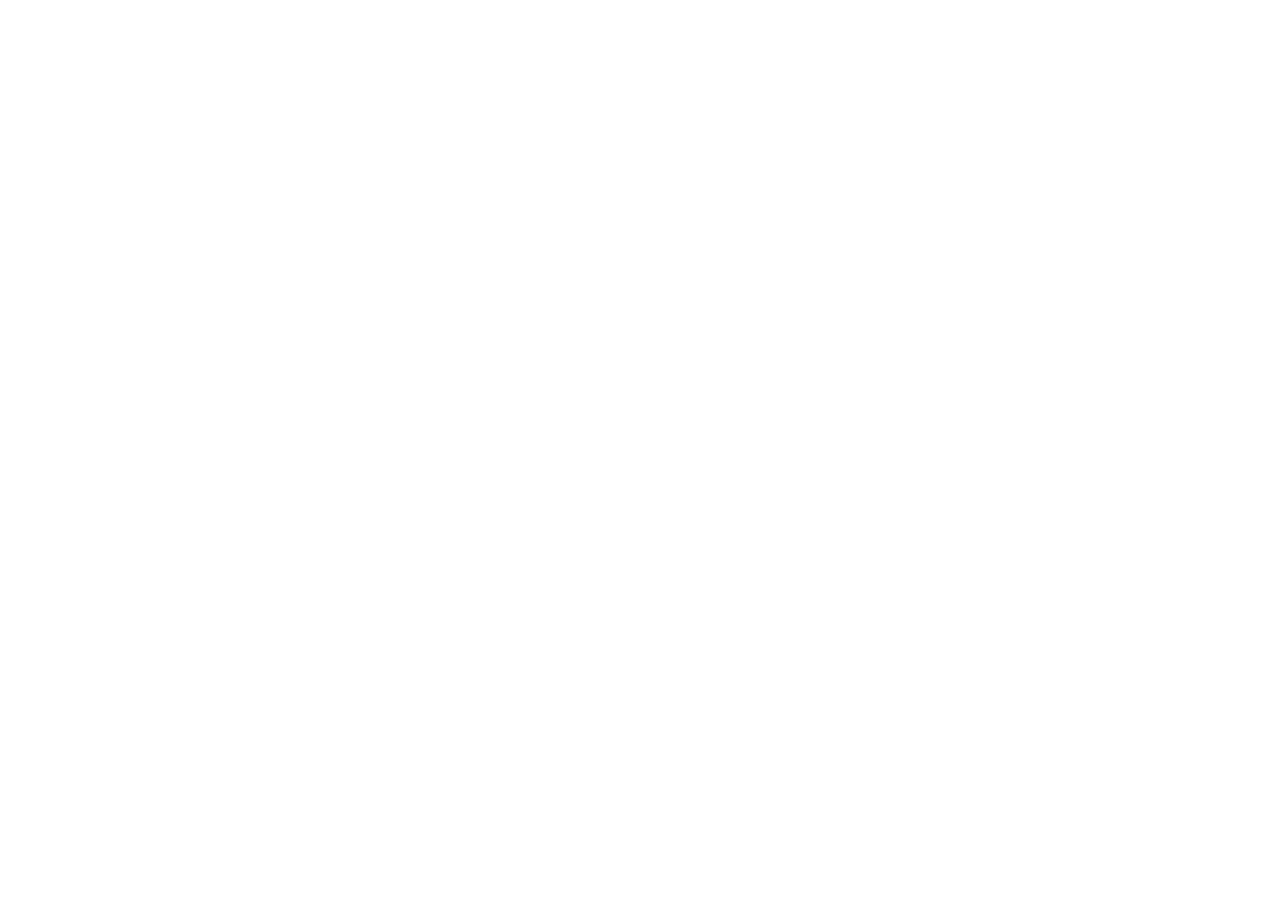
==== commit dc2daaf2: "build: 发布 A/B/C 实时模拟交易台" ====
--- a/index.html
+++ b/index.html
@@ -5,8 +5,10 @@
     <meta name="viewport" content="width=device-width, initial-scale=1" />
     <meta name="robots" content="noindex" />
     <title>ST · 年报博弈</title>
-    <script type="module" crossorigin src="./assets/index-NeBRe_BX.js"></script>
-    <link rel="stylesheet" crossorigin href="./assets/index-CZKO2i2x.css">
+    <script type="module" crossorigin src="/st-annual/assets/st-CqtKE8TE.js"></script>
+    <link rel="modulepreload" crossorigin href="/st-annual/assets/rotate-ccw-Cubk7zIS.js">
+    <link rel="stylesheet" crossorigin href="/st-annual/assets/rotate-ccw-BICZ706U.css">
+    <link rel="stylesheet" crossorigin href="/st-annual/assets/st-CWD7vmhP.css">
   </head>
   <body>
     <div id="root"></div>
